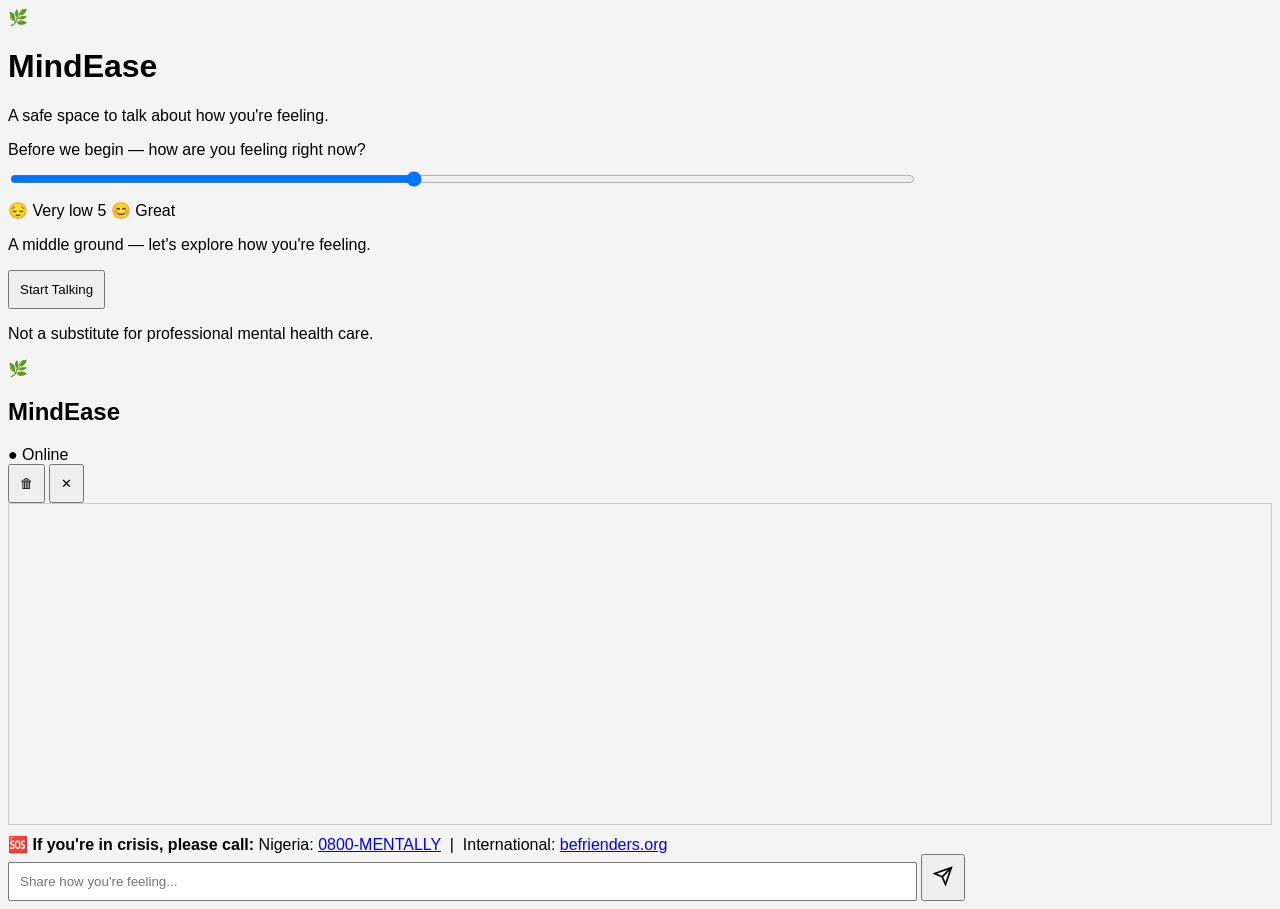
==== templates/index.html @ 87175b04 "Clean Initial commit Initial commit without API key" ====
<!DOCTYPE html>
<html lang="en">
<head>
    <meta charset="UTF-8">
    <meta name="viewport" content="width=device-width, initial-scale=1.0">
    <title>MindEase — Mental Health Support</title>
    <link rel="preconnect" href="https://fonts.googleapis.com">
    <link href="https://fonts.googleapis.com/css2?family=DM+Serif+Display&family=DM+Sans:wght@300;400;500&display=swap" rel="stylesheet">
    <link rel="stylesheet" href="/static/style.css">
</head>
<body>

    <!-- Mood Check-in Screen -->
    <div id="mood-screen" class="screen active">
        <div class="mood-card">
            <div class="logo">🌿</div>
            <h1>MindEase</h1>
            <p class="tagline">A safe space to talk about how you're feeling.</p>

            <div class="mood-section">
                <label>Before we begin — how are you feeling right now?</label>
                <div class="mood-slider-wrapper">
                    <input type="range" id="mood-slider" min="1" max="10" value="5">
                    <div class="mood-labels">
                        <span>😔 Very low</span>
                        <span id="mood-value">5</span>
                        <span>😊 Great</span>
                    </div>
                </div>
                <p id="mood-description" class="mood-desc"></p>
            </div>

            <button id="start-btn" onclick="startChat()">Start Talking</button>
            <p class="disclaimer">Not a substitute for professional mental health care.</p>
        </div>
    </div>

    <!-- Chat Screen -->
    <div id="chat-screen" class="screen">
        <div class="chat-wrapper">

            <header class="chat-header">
                <div class="header-left">
                    <span class="header-logo">🌿</span>
                    <div>
                        <h2>MindEase</h2>
                        <span class="status">● Online</span>
                    </div>
                </div>
                <div class="header-right">
                    <span id="mood-badge"></span>
                    <button class="icon-btn" onclick="clearHistory()" title="Clear chat">🗑</button>
                    <button class="icon-btn" onclick="goBack()" title="Back">✕</button>
                </div>
            </header>

            <div id="chat-box">
                <div class="bot-message message">
                    <p id="greeting-text"></p>
                </div>
            </div>

            <!-- Crisis Banner (hidden by default) -->
            <div id="crisis-banner" class="crisis-banner hidden">
                <strong>🆘 If you're in crisis, please call:</strong>
                Nigeria: <a href="tel:08006368259">0800-MENTALLY</a> &nbsp;|&nbsp;
                International: <a href="https://befrienders.org" target="_blank">befrienders.org</a>
            </div>

            <div class="input-area">
                <input type="text" id="message" placeholder="Share how you're feeling..." 
                       onkeydown="if(event.key==='Enter') sendMessage()">
                <button id="send-btn" onclick="sendMessage()">
                    <svg width="20" height="20" viewBox="0 0 24 24" fill="none" stroke="currentColor" stroke-width="2">
                        <line x1="22" y1="2" x2="11" y2="13"></line>
                        <polygon points="22 2 15 22 11 13 2 9 22 2"></polygon>
                    </svg>
                </button>
            </div>

        </div>
    </div>

    <script>
        // ── State ──────────────────────────────────────────────
        let conversationHistory = [];
        let userMood = 5;

        const moodDescriptions = {
            1: "That sounds really tough. I'm glad you're here. 💙",
            2: "I hear you — it's okay to not be okay.",
            3: "Some days are harder than others. Let's talk.",
            4: "I'm here to listen whenever you're ready.",
            5: "A middle ground — let's explore how you're feeling.",
            6: "Not bad! What's been on your mind?",
            7: "Sounds like a decent day. How can I help?",
            8: "Really glad to hear that! What's going well?",
            9: "That's wonderful! Tell me more.",
            10: "Amazing! I love to hear it. 🌟"
        };

        const greetingsByMood = {
            low: "I can see today hasn't been easy. I'm really glad you reached out — you don't have to carry this alone. What's been going on?",
            mid: "Thanks for being here. This is a safe space — feel free to share whatever's on your mind.",
            high: "It's great that you're feeling well! I'm here if you ever need to talk through anything."
        };

        // ── Mood Slider ────────────────────────────────────────
        const slider = document.getElementById("mood-slider");
        const moodValueEl = document.getElementById("mood-value");
        const moodDescEl = document.getElementById("mood-description");

        slider.addEventListener("input", () => {
            userMood = parseInt(slider.value);
            moodValueEl.textContent = userMood;
            moodDescEl.textContent = moodDescriptions[userMood];
            updateSliderColor(userMood);
        });

        function updateSliderColor(val) {
            const pct = ((val - 1) / 9) * 100;
            const low = getComputedStyle(document.documentElement).getPropertyValue('--mood-low').trim();
            const high = getComputedStyle(document.documentElement).getPropertyValue('--mood-high').trim();
            slider.style.background = `linear-gradient(to right, var(--mood-low) 0%, var(--accent) ${pct}%, #e0e0e0 ${pct}%)`;
        }

        // Init slider display
        moodDescEl.textContent = moodDescriptions[5];
        updateSliderColor(5);

        // ── Load history from localStorage ────────────────────
        function loadHistory() {
            const saved = localStorage.getItem("mindease_history");
            if (saved) {
                conversationHistory = JSON.parse(saved);
            }
        }

        function saveHistory() {
            localStorage.setItem("mindease_history", JSON.stringify(conversationHistory));
        }

        function clearHistory() {
            if (confirm("Clear all chat history?")) {
                conversationHistory = [];
                localStorage.removeItem("mindease_history");
                const chatBox = document.getElementById("chat-box");
                chatBox.innerHTML = `<div class="bot-message message"><p>${document.getElementById("greeting-text").textContent || "Hi! How can I help?"}</p></div>`;
                document.getElementById("crisis-banner").classList.add("hidden");
            }
        }

        // ── Screen Navigation ──────────────────────────────────
        function startChat() {
            document.getElementById("mood-screen").classList.remove("active");
            document.getElementById("chat-screen").classList.add("active");

            // Set mood badge
            const moodEmoji = userMood <= 3 ? "😔" : userMood <= 6 ? "😐" : "😊";
            document.getElementById("mood-badge").textContent = `Mood: ${moodEmoji} ${userMood}/10`;

            // Set greeting based on mood
            const greetingKey = userMood <= 3 ? "low" : userMood <= 6 ? "mid" : "high";
            const greeting = greetingsByMood[greetingKey];
            document.getElementById("greeting-text").textContent = greeting;

            // Add greeting to history so Claude has context
            loadHistory();

            // Restore previous chat messages in the UI
            if (conversationHistory.length > 0) {
                const chatBox = document.getElementById("chat-box");
                chatBox.innerHTML = "";
                conversationHistory.forEach(msg => {
                    if (msg.role === "user") {
                        chatBox.innerHTML += buildUserMessage(msg.content);
                    } else {
                        chatBox.innerHTML += buildBotMessage(msg.content);
                    }
                });
                chatBox.scrollTop = chatBox.scrollHeight;
            }
        }

        function goBack() {
            document.getElementById("chat-screen").classList.remove("active");
            document.getElementById("mood-screen").classList.add("active");
        }

        // ── Message Rendering ──────────────────────────────────
        function buildUserMessage(text) {
            return `<div class="user-message message"><p>${escapeHtml(text)}</p></div>`;
        }

        function buildBotMessage(text) {
            return `<div class="bot-message message"><p>${escapeHtml(text)}</p></div>`;
        }

        function escapeHtml(text) {
            return text.replace(/&/g, "&amp;").replace(/</g, "&lt;").replace(/>/g, "&gt;");
        }

        function showTyping() {
            const chatBox = document.getElementById("chat-box");
            chatBox.innerHTML += `<div class="bot-message message typing" id="typing-indicator">
                <span></span><span></span><span></span>
            </div>`;
            chatBox.scrollTop = chatBox.scrollHeight;
        }

        function removeTyping() {
            const el = document.getElementById("typing-indicator");
            if (el) el.remove();
        }

        // ── Send Message ───────────────────────────────────────
        async function sendMessage() {
            const input = document.getElementById("message");
            const message = input.value.trim();
            if (!message) return;

            const chatBox = document.getElementById("chat-box");
            const sendBtn = document.getElementById("send-btn");

            // Render user message
            chatBox.innerHTML += buildUserMessage(message);
            input.value = "";
            sendBtn.disabled = true;
            chatBox.scrollTop = chatBox.scrollHeight;

            // Show typing indicator
            showTyping();

            try {
                // Build history to send (only last 10 exchanges to keep it concise)
                const historyToSend = conversationHistory.slice(-20);

                const response = await fetch("/chat", {
                    method: "POST",
                    headers: { "Content-Type": "application/json" },
                    body: JSON.stringify({
                        message: message,
                        history: historyToSend,
                        mood: userMood
                    })
                });

                const data = await response.json();

                removeTyping();
                chatBox.innerHTML += buildBotMessage(data.response);
                chatBox.scrollTop = chatBox.scrollHeight;

                // Show crisis banner if needed
                if (data.crisis) {
                    document.getElementById("crisis-banner").classList.remove("hidden");
                }

                // Update history
                conversationHistory.push({ role: "user", content: message });
                conversationHistory.push({ role: "assistant", content: data.response });
                saveHistory();

            } catch (err) {
                removeTyping();
                chatBox.innerHTML += buildBotMessage("Something went wrong. Please try again.");
                chatBox.scrollTop = chatBox.scrollHeight;
            }

            sendBtn.disabled = false;
            input.focus();
        }
    </script>
</body>
</html>
---- static/style.css ----
body {

    font-family: Arial;
    background-color: #f4f4f4;

}

.chat-container {

    width: 400px;
    margin: 50px auto;
    background: white;
    padding: 20px;
    border-radius: 10px;

}

#chat-box {

    height: 300px;
    overflow-y: scroll;
    border: 1px solid #ccc;
    padding: 10px;
    margin-bottom: 10px;

}

input {

    width: 70%;
    padding: 10px;

}

button {

    padding: 10px;

}
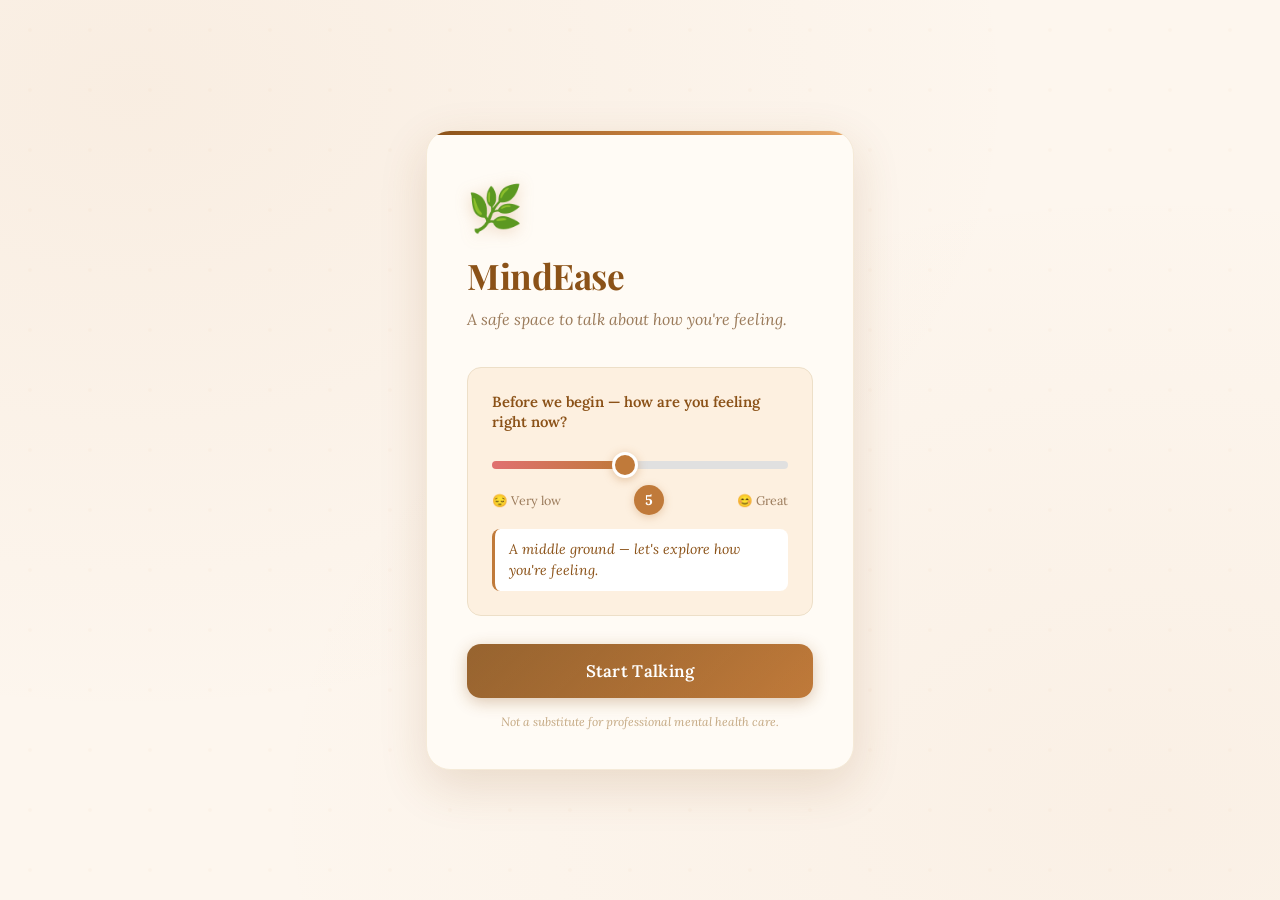
==== commit b32e24dd: "Add resources page" ====
--- a/templates/index.html
+++ b/templates/index.html
@@ -5,7 +5,7 @@
     <meta name="viewport" content="width=device-width, initial-scale=1.0">
     <title>MindEase — Mental Health Support</title>
     <link rel="preconnect" href="https://fonts.googleapis.com">
-    <link href="https://fonts.googleapis.com/css2?family=DM+Serif+Display&family=DM+Sans:wght@300;400;500&display=swap" rel="stylesheet">
+    <link href="https://fonts.googleapis.com/css2?family=Playfair+Display:wght@600;700&family=Lora:ital,wght@0,400;0,500;0,600;1,400&display=swap" rel="stylesheet">
     <link rel="stylesheet" href="/static/style.css">
 </head>
 <body>
@@ -49,6 +49,7 @@
                 </div>
                 <div class="header-right">
                     <span id="mood-badge"></span>
+                    <a href="/resources" class="icon-btn" title="Resources">📚</a>
                     <button class="icon-btn" onclick="clearHistory()" title="Clear chat">🗑</button>
                     <button class="icon-btn" onclick="goBack()" title="Back">✕</button>
                 </div>
@@ -165,6 +166,7 @@
             document.getElementById("greeting-text").textContent = greeting;
 
             // Add greeting to history so Claude has context
+            conversationHistory = [];
             loadHistory();
 
             // Restore previous chat messages in the UI
--- a/static/style.css
+++ b/static/style.css
@@ -1,39 +1,505 @@
+/* ── Variables ─────────────────────────────────────── */
+:root {
+    --bg: #fdf6ee;
+    --bg2: #faf0e4;
+    --surface: #fffbf5;
+    --surface2: #fef4e8;
+    --accent: #c07a3a;
+    --accent-light: #f5e6d3;
+    --accent-lighter: #fdf0e0;
+    --accent-dark: #8b5218;
+    --accent-glow: rgba(192, 122, 58, 0.15);
+    --text: #2d1f0e;
+    --text-muted: #9a7a5a;
+    --text-light: #c4a882;
+    --border: #eddfc8;
+    --border-light: #f5ead8;
+    --user-bubble: linear-gradient(135deg, #c07a3a, #d4924e);
+    --user-text: #fff8f0;
+    --bot-bubble: #fef4e6;
+    --bot-text: #2d1f0e;
+    --crisis-bg: #fff5f5;
+    --crisis: #c0392b;
+    --shadow-sm: 0 2px 8px rgba(139, 82, 24, 0.08);
+    --shadow: 0 8px 32px rgba(139, 82, 24, 0.12);
+    --shadow-lg: 0 16px 48px rgba(139, 82, 24, 0.16);
+    --radius: 24px;
+    --radius-sm: 14px;
+    --radius-xs: 8px;
+    --mood-low: #e07070;
+    --mood-high: #c07a3a;
+}
+
+/* ── Reset ─────────────────────────────────────────── */
+*, *::before, *::after { box-sizing: border-box; margin: 0; padding: 0; }
+
+/* ── Body ──────────────────────────────────────────── */
 body {
-
-    font-family: Arial;
-    background-color: #f4f4f4;
-
-}
-
-.chat-container {
-
-    width: 400px;
-    margin: 50px auto;
+    font-family: 'Lora', Georgia, serif;
+    background-color: var(--bg);
+    background-image:
+        radial-gradient(ellipse at 10% 10%, rgba(192,122,58,0.07) 0%, transparent 55%),
+        radial-gradient(ellipse at 90% 90%, rgba(192,122,58,0.05) 0%, transparent 55%),
+        url("data:image/svg+xml,%3Csvg width='60' height='60' viewBox='0 0 60 60' xmlns='http://www.w3.org/2000/svg'%3E%3Cg fill='none' fill-rule='evenodd'%3E%3Cg fill='%23c07a3a' fill-opacity='0.03'%3E%3Ccircle cx='30' cy='30' r='2'/%3E%3C/g%3E%3C/g%3E%3C/svg%3E");
+    min-height: 100vh;
+    display: flex;
+    align-items: center;
+    justify-content: center;
+    color: var(--text);
+}
+
+/* ── Screens ───────────────────────────────────────── */
+.screen {
+    display: none;
+    width: 100%;
+    max-width: 460px;
+    padding: 16px;
+    animation: fadeUp 0.5s cubic-bezier(0.16, 1, 0.3, 1);
+}
+
+.screen.active { display: block; }
+
+@keyframes fadeUp {
+    from { opacity: 0; transform: translateY(20px); }
+    to   { opacity: 1; transform: translateY(0); }
+}
+
+/* ── Mood Card ─────────────────────────────────────── */
+.mood-card {
+    background: var(--surface);
+    border-radius: var(--radius);
+    padding: 48px 40px 40px;
+    box-shadow: var(--shadow-lg);
+    border: 1px solid var(--border-light);
+    position: relative;
+    overflow: hidden;
+}
+
+.mood-card::before {
+    content: '';
+    position: absolute;
+    top: 0; left: 0; right: 0;
+    height: 4px;
+    background: linear-gradient(90deg, var(--accent-dark), var(--accent), #e8a96a);
+    border-radius: var(--radius) var(--radius) 0 0;
+}
+
+.logo {
+    font-size: 2.8rem;
+    display: block;
+    margin-bottom: 16px;
+    filter: drop-shadow(0 2px 8px rgba(192,122,58,0.3));
+    animation: float 3s ease-in-out infinite;
+}
+
+@keyframes float {
+    0%, 100% { transform: translateY(0); }
+    50%       { transform: translateY(-6px); }
+}
+
+.mood-card h1 {
+    font-family: 'Playfair Display', Georgia, serif;
+    font-size: 2.2rem;
+    font-weight: 700;
+    color: var(--accent-dark);
+    margin-bottom: 8px;
+    letter-spacing: -0.5px;
+}
+
+.tagline {
+    color: var(--text-muted);
+    font-size: 1rem;
+    font-style: italic;
+    margin-bottom: 36px;
+    line-height: 1.5;
+}
+
+/* ── Mood Section ──────────────────────────────────── */
+.mood-section {
+    background: var(--accent-lighter);
+    border-radius: var(--radius-sm);
+    padding: 24px;
+    margin-bottom: 28px;
+    border: 1px solid var(--border);
+}
+
+.mood-section label {
+    display: block;
+    font-weight: 600;
+    font-size: 0.92rem;
+    color: var(--accent-dark);
+    margin-bottom: 20px;
+    line-height: 1.4;
+}
+
+.mood-slider-wrapper { margin-bottom: 8px; }
+
+#mood-slider {
+    -webkit-appearance: none;
+    appearance: none;
+    width: 100%;
+    height: 8px;
+    border-radius: 4px;
+    outline: none;
+    cursor: pointer;
+    transition: all 0.2s;
+}
+
+#mood-slider::-webkit-slider-thumb {
+    -webkit-appearance: none;
+    appearance: none;
+    width: 26px;
+    height: 26px;
+    border-radius: 50%;
+    background: var(--accent);
+    border: 3px solid white;
+    box-shadow: 0 2px 10px rgba(192,122,58,0.4);
+    cursor: pointer;
+    transition: transform 0.15s, box-shadow 0.15s;
+}
+
+#mood-slider::-webkit-slider-thumb:hover {
+    transform: scale(1.2);
+    box-shadow: 0 4px 16px rgba(192,122,58,0.5);
+}
+
+.mood-labels {
+    display: flex;
+    justify-content: space-between;
+    align-items: center;
+    margin-top: 12px;
+    font-size: 0.78rem;
+    color: var(--text-muted);
+}
+
+#mood-value {
+    background: var(--accent);
+    color: white;
+    width: 30px;
+    height: 30px;
+    border-radius: 50%;
+    display: flex;
+    align-items: center;
+    justify-content: center;
+    font-weight: 700;
+    font-size: 0.88rem;
+    box-shadow: 0 2px 8px rgba(192,122,58,0.35);
+    font-family: 'Lora', serif;
+}
+
+.mood-desc {
+    font-size: 0.88rem;
+    color: var(--accent-dark);
+    font-style: italic;
+    min-height: 1.4em;
+    margin-top: 14px;
+    padding: 10px 14px;
     background: white;
-    padding: 20px;
-    border-radius: 10px;
-
-}
-
+    border-radius: var(--radius-xs);
+    border-left: 3px solid var(--accent);
+    line-height: 1.5;
+}
+
+/* ── Start Button ──────────────────────────────────── */
+#start-btn {
+    width: 100%;
+    padding: 16px;
+    background: linear-gradient(135deg, var(--accent-dark), var(--accent));
+    color: white;
+    border: none;
+    border-radius: var(--radius-sm);
+    font-family: 'Lora', serif;
+    font-size: 1.05rem;
+    font-weight: 600;
+    cursor: pointer;
+    transition: all 0.25s;
+    margin-bottom: 16px;
+    letter-spacing: 0.3px;
+    box-shadow: 0 4px 16px rgba(139,82,24,0.3);
+    position: relative;
+    overflow: hidden;
+}
+
+#start-btn::after {
+    content: '';
+    position: absolute;
+    inset: 0;
+    background: linear-gradient(135deg, rgba(255,255,255,0.1), transparent);
+}
+
+#start-btn:hover {
+    transform: translateY(-2px);
+    box-shadow: 0 8px 24px rgba(139,82,24,0.4);
+}
+
+#start-btn:active { transform: translateY(0); }
+
+.disclaimer {
+    font-size: 0.75rem;
+    color: var(--text-light);
+    text-align: center;
+    font-style: italic;
+}
+
+/* ── Chat Wrapper ──────────────────────────────────── */
+.chat-wrapper {
+    background: var(--surface);
+    border-radius: var(--radius);
+    box-shadow: var(--shadow-lg);
+    border: 1px solid var(--border-light);
+    display: flex;
+    flex-direction: column;
+    height: 640px;
+    overflow: hidden;
+    position: relative;
+}
+
+/* ── Chat Header ───────────────────────────────────── */
+.chat-header {
+    padding: 18px 20px;
+    border-bottom: 1px solid var(--border);
+    display: flex;
+    align-items: center;
+    justify-content: space-between;
+    background: linear-gradient(135deg, var(--surface2), var(--accent-lighter));
+    position: relative;
+}
+
+.chat-header::after {
+    content: '';
+    position: absolute;
+    bottom: 0; left: 0; right: 0;
+    height: 1px;
+    background: linear-gradient(90deg, transparent, var(--accent-light), transparent);
+}
+
+.header-left {
+    display: flex;
+    align-items: center;
+    gap: 12px;
+}
+
+.header-logo {
+    font-size: 1.8rem;
+    filter: drop-shadow(0 2px 4px rgba(192,122,58,0.2));
+}
+
+.chat-header h2 {
+    font-family: 'Playfair Display', Georgia, serif;
+    font-size: 1.15rem;
+    color: var(--accent-dark);
+    line-height: 1.2;
+    font-weight: 700;
+}
+
+.status {
+    font-size: 0.7rem;
+    color: #6abf69;
+    font-weight: 600;
+    font-family: 'Lora', serif;
+    letter-spacing: 0.3px;
+}
+
+.header-right {
+    display: flex;
+    align-items: center;
+    gap: 8px;
+}
+
+#mood-badge {
+    font-size: 0.72rem;
+    background: white;
+    color: var(--accent-dark);
+    padding: 5px 12px;
+    border-radius: 20px;
+    font-weight: 600;
+    border: 1px solid var(--border);
+    box-shadow: var(--shadow-sm);
+}
+
+.icon-btn {
+    background: white;
+    border: 1px solid var(--border);
+    cursor: pointer;
+    font-size: 0.9rem;
+    padding: 6px 8px;
+    border-radius: var(--radius-xs);
+    color: var(--text-muted);
+    transition: all 0.15s;
+    box-shadow: var(--shadow-sm);
+}
+
+.icon-btn:hover {
+    background: var(--accent-lighter);
+    border-color: var(--accent-light);
+    color: var(--accent-dark);
+}
+
+/* ── Chat Box ──────────────────────────────────────── */
 #chat-box {
-
-    height: 300px;
-    overflow-y: scroll;
-    border: 1px solid #ccc;
-    padding: 10px;
-    margin-bottom: 10px;
-
-}
-
-input {
-
-    width: 70%;
-    padding: 10px;
-
-}
-
-button {
-
-    padding: 10px;
-
-}+    flex: 1;
+    overflow-y: auto;
+    padding: 24px 18px;
+    display: flex;
+    flex-direction: column;
+    gap: 12px;
+    scroll-behavior: smooth;
+    background: var(--bg);
+}
+
+#chat-box::-webkit-scrollbar { width: 4px; }
+#chat-box::-webkit-scrollbar-track { background: transparent; }
+#chat-box::-webkit-scrollbar-thumb {
+    background: var(--border);
+    border-radius: 2px;
+}
+
+/* ── Messages ──────────────────────────────────────── */
+.message {
+    max-width: 80%;
+    animation: msgIn 0.3s cubic-bezier(0.16, 1, 0.3, 1);
+}
+
+@keyframes msgIn {
+    from { opacity: 0; transform: translateY(10px) scale(0.97); }
+    to   { opacity: 1; transform: translateY(0) scale(1); }
+}
+
+.bot-message { align-self: flex-start; }
+.user-message { align-self: flex-end; }
+
+.bot-message p {
+    background: var(--bot-bubble);
+    color: var(--bot-text);
+    padding: 14px 18px;
+    border-radius: 20px 20px 20px 5px;
+    font-size: 0.93rem;
+    line-height: 1.65;
+    border: 1px solid var(--border-light);
+    box-shadow: var(--shadow-sm);
+    font-family: 'Lora', serif;
+}
+
+.user-message p {
+    background: var(--user-bubble);
+    color: var(--user-text);
+    padding: 14px 18px;
+    border-radius: 20px 20px 5px 20px;
+    font-size: 0.93rem;
+    line-height: 1.65;
+    box-shadow: 0 4px 14px rgba(139,82,24,0.25);
+    font-family: 'Lora', serif;
+}
+
+/* ── Typing Indicator ──────────────────────────────── */
+.typing {
+    display: flex !important;
+    align-items: center;
+    padding: 16px 20px !important;
+    background: var(--bot-bubble) !important;
+    border-radius: 20px 20px 20px 5px !important;
+    gap: 6px;
+    width: fit-content;
+    border: 1px solid var(--border-light) !important;
+    box-shadow: var(--shadow-sm) !important;
+}
+
+.typing span {
+    width: 8px;
+    height: 8px;
+    background: var(--accent);
+    border-radius: 50%;
+    display: inline-block;
+    animation: bounce 1.3s infinite;
+    opacity: 0.7;
+}
+
+.typing span:nth-child(2) { animation-delay: 0.2s; }
+.typing span:nth-child(3) { animation-delay: 0.4s; }
+
+@keyframes bounce {
+    0%, 60%, 100% { transform: translateY(0); opacity: 0.7; }
+    30%           { transform: translateY(-7px); opacity: 1; }
+}
+
+/* ── Crisis Banner ─────────────────────────────────── */
+.crisis-banner {
+    background: var(--crisis-bg);
+    border-top: 2px solid var(--crisis);
+    color: var(--crisis);
+    padding: 12px 18px;
+    font-size: 0.8rem;
+    line-height: 1.7;
+    text-align: center;
+    font-family: 'Lora', serif;
+}
+
+.crisis-banner a {
+    color: var(--crisis);
+    font-weight: 700;
+    text-decoration: underline;
+}
+
+.hidden { display: none !important; }
+
+/* ── Input Area ────────────────────────────────────── */
+.input-area {
+    padding: 16px 18px;
+    border-top: 1px solid var(--border);
+    display: flex;
+    gap: 10px;
+    align-items: center;
+    background: var(--surface);
+}
+
+#message {
+    flex: 1;
+    padding: 13px 18px;
+    border: 1.5px solid var(--border);
+    border-radius: 28px;
+    font-family: 'Lora', serif;
+    font-size: 0.92rem;
+    color: var(--text);
+    background: var(--bg2);
+    outline: none;
+    transition: all 0.2s;
+}
+
+#message:focus {
+    border-color: var(--accent);
+    background: white;
+    box-shadow: 0 0 0 3px var(--accent-glow);
+}
+
+#message::placeholder {
+    color: var(--text-light);
+    font-style: italic;
+}
+
+#send-btn {
+    width: 46px;
+    height: 46px;
+    background: linear-gradient(135deg, var(--accent-dark), var(--accent));
+    border: none;
+    border-radius: 50%;
+    color: white;
+    display: flex;
+    align-items: center;
+    justify-content: center;
+    cursor: pointer;
+    transition: all 0.2s;
+    flex-shrink: 0;
+    box-shadow: 0 4px 12px rgba(139,82,24,0.3);
+}
+
+#send-btn:hover {
+    transform: scale(1.08);
+    box-shadow: 0 6px 18px rgba(139,82,24,0.4);
+}
+
+#send-btn:disabled {
+    background: var(--border);
+    box-shadow: none;
+    cursor: not-allowed;
+    transform: none;
+}
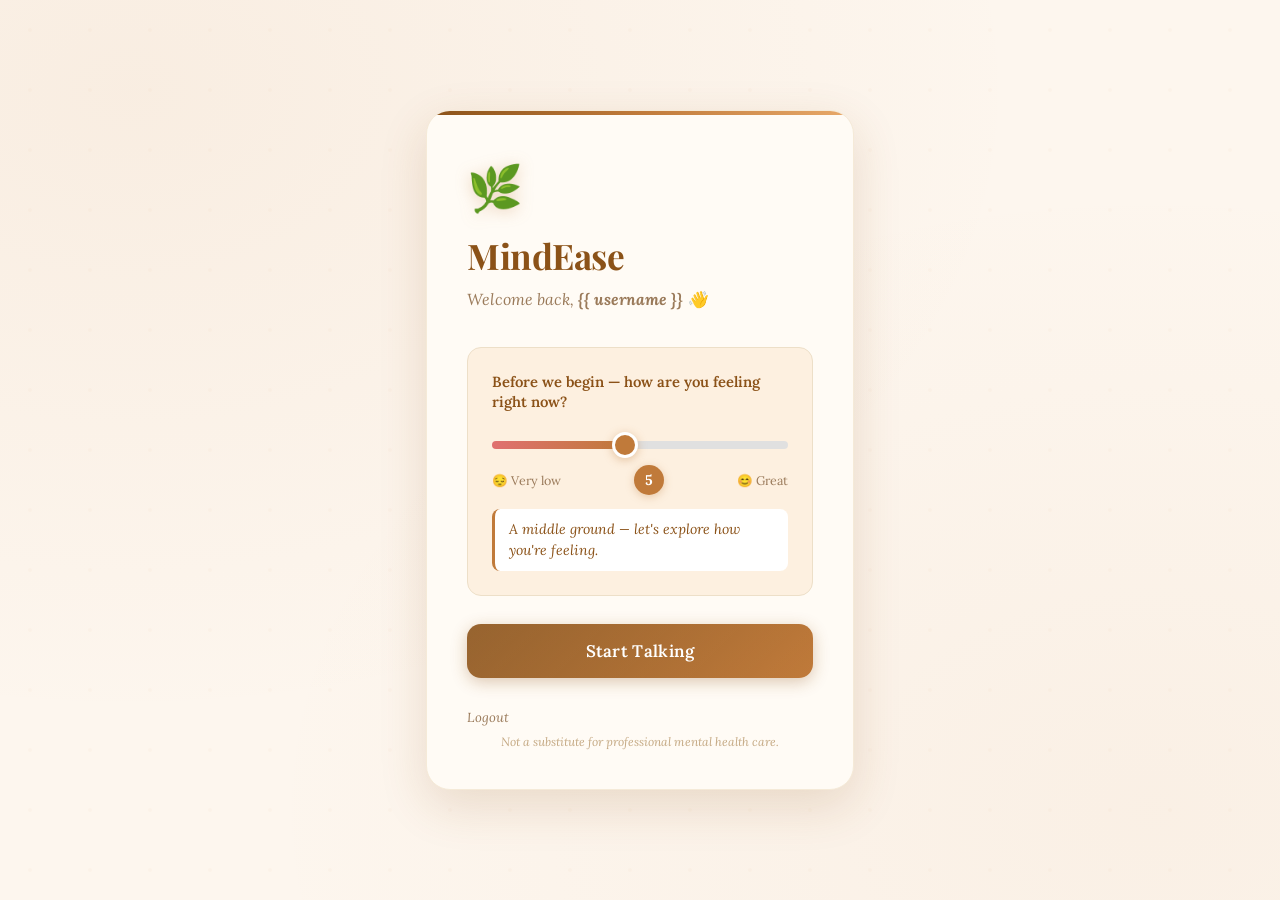
==== commit 1cc52d9e: "Add login system and database" ====
--- a/templates/index.html
+++ b/templates/index.html
@@ -15,7 +15,7 @@
         <div class="mood-card">
             <div class="logo">🌿</div>
             <h1>MindEase</h1>
-            <p class="tagline">A safe space to talk about how you're feeling.</p>
+            <p class="tagline">Welcome back, <strong>{{ username }}</strong> 👋</p>
 
             <div class="mood-section">
                 <label>Before we begin — how are you feeling right now?</label>
@@ -31,6 +31,9 @@
             </div>
 
             <button id="start-btn" onclick="startChat()">Start Talking</button>
+            <div class="auth-links">
+                <a href="/logout" class="logout-link">Logout</a>
+            </div>
             <p class="disclaimer">Not a substitute for professional mental health care.</p>
         </div>
     </div>
@@ -49,6 +52,7 @@
                 </div>
                 <div class="header-right">
                     <span id="mood-badge"></span>
+                    <button class="icon-btn" onclick="showMoodChart()" title="Mood History">📊</button>
                     <a href="/resources" class="icon-btn" title="Resources">📚</a>
                     <button class="icon-btn" onclick="clearHistory()" title="Clear chat">🗑</button>
                     <button class="icon-btn" onclick="goBack()" title="Back">✕</button>
@@ -61,7 +65,19 @@
                 </div>
             </div>
 
-            <!-- Crisis Banner (hidden by default) -->
+            <!-- Mood Chart Modal -->
+            <div id="mood-chart-modal" class="modal-overlay hidden">
+                <div class="modal-box">
+                    <div class="modal-header">
+                        <h3>Your Mood History</h3>
+                        <button class="modal-close-btn" onclick="closeMoodChart()">✕</button>
+                    </div>
+                    <canvas id="mood-canvas" width="380" height="220"></canvas>
+                    <p id="mood-chart-empty" class="chart-empty hidden">No mood data yet. Come back after a few sessions!</p>
+                </div>
+            </div>
+
+            <!-- Crisis Banner -->
             <div id="crisis-banner" class="crisis-banner hidden">
                 <strong>🆘 If you're in crisis, please call:</strong>
                 Nigeria: <a href="tel:08006368259">0800-MENTALLY</a> &nbsp;|&nbsp;
@@ -69,7 +85,7 @@
             </div>
 
             <div class="input-area">
-                <input type="text" id="message" placeholder="Share how you're feeling..." 
+                <input type="text" id="message" placeholder="Share how you're feeling..."
                        onkeydown="if(event.key==='Enter') sendMessage()">
                 <button id="send-btn" onclick="sendMessage()">
                     <svg width="20" height="20" viewBox="0 0 24 24" fill="none" stroke="currentColor" stroke-width="2">
@@ -83,8 +99,6 @@
     </div>
 
     <script>
-        // ── State ──────────────────────────────────────────────
-        let conversationHistory = [];
         let userMood = 5;
 
         const moodDescriptions = {
@@ -120,73 +134,71 @@
 
         function updateSliderColor(val) {
             const pct = ((val - 1) / 9) * 100;
-            const low = getComputedStyle(document.documentElement).getPropertyValue('--mood-low').trim();
-            const high = getComputedStyle(document.documentElement).getPropertyValue('--mood-high').trim();
             slider.style.background = `linear-gradient(to right, var(--mood-low) 0%, var(--accent) ${pct}%, #e0e0e0 ${pct}%)`;
         }
 
-        // Init slider display
         moodDescEl.textContent = moodDescriptions[5];
         updateSliderColor(5);
 
-        // ── Load history from localStorage ────────────────────
-        function loadHistory() {
-            const saved = localStorage.getItem("mindease_history");
-            if (saved) {
-                conversationHistory = JSON.parse(saved);
-            }
-        }
-
-        function saveHistory() {
-            localStorage.setItem("mindease_history", JSON.stringify(conversationHistory));
-        }
-
-        function clearHistory() {
-            if (confirm("Clear all chat history?")) {
-                conversationHistory = [];
-                localStorage.removeItem("mindease_history");
-                const chatBox = document.getElementById("chat-box");
-                chatBox.innerHTML = `<div class="bot-message message"><p>${document.getElementById("greeting-text").textContent || "Hi! How can I help?"}</p></div>`;
-                document.getElementById("crisis-banner").classList.add("hidden");
-            }
-        }
-
         // ── Screen Navigation ──────────────────────────────────
-        function startChat() {
+        async function startChat() {
             document.getElementById("mood-screen").classList.remove("active");
             document.getElementById("chat-screen").classList.add("active");
 
-            // Set mood badge
             const moodEmoji = userMood <= 3 ? "😔" : userMood <= 6 ? "😐" : "😊";
             document.getElementById("mood-badge").textContent = `Mood: ${moodEmoji} ${userMood}/10`;
 
-            // Set greeting based on mood
+            // Save mood to database
+            await fetch("/mood", {
+                method: "POST",
+                headers: { "Content-Type": "application/json" },
+                body: JSON.stringify({
+                    score: userMood,
+                    date: new Date().toLocaleDateString("en-GB", { day: "numeric", month: "short" }),
+                    timestamp: Date.now()
+                })
+            });
+
             const greetingKey = userMood <= 3 ? "low" : userMood <= 6 ? "mid" : "high";
-            const greeting = greetingsByMood[greetingKey];
-            document.getElementById("greeting-text").textContent = greeting;
-
-            // Add greeting to history so Claude has context
-            conversationHistory = [];
-            loadHistory();
-
-            // Restore previous chat messages in the UI
-            if (conversationHistory.length > 0) {
-                const chatBox = document.getElementById("chat-box");
-                chatBox.innerHTML = "";
-                conversationHistory.forEach(msg => {
-                    if (msg.role === "user") {
-                        chatBox.innerHTML += buildUserMessage(msg.content);
-                    } else {
-                        chatBox.innerHTML += buildBotMessage(msg.content);
-                    }
-                });
-                chatBox.scrollTop = chatBox.scrollHeight;
+            document.getElementById("greeting-text").textContent = greetingsByMood[greetingKey];
+
+            // Load previous chat from database
+            loadChatHistory();
+        }
+
+        async function loadChatHistory() {
+            const chatBox = document.getElementById("chat-box");
+            try {
+                const res = await fetch("/chat-history");
+                const data = await res.json();
+                if (data.history && data.history.length > 0) {
+                    chatBox.innerHTML = "";
+                    data.history.forEach(msg => {
+                        if (msg.role === "user") {
+                            chatBox.innerHTML += buildUserMessage(msg.content);
+                        } else {
+                            chatBox.innerHTML += buildBotMessage(msg.content);
+                        }
+                    });
+                    chatBox.scrollTop = chatBox.scrollHeight;
+                }
+            } catch (err) {
+                console.log("Could not load history:", err);
             }
         }
 
         function goBack() {
             document.getElementById("chat-screen").classList.remove("active");
             document.getElementById("mood-screen").classList.add("active");
+        }
+
+        async function clearHistory() {
+            if (confirm("Clear all chat history?")) {
+                await fetch("/clear-history", { method: "POST" });
+                const chatBox = document.getElementById("chat-box");
+                chatBox.innerHTML = `<div class="bot-message message"><p>${document.getElementById("greeting-text").textContent}</p></div>`;
+                document.getElementById("crisis-banner").classList.add("hidden");
+            }
         }
 
         // ── Message Rendering ──────────────────────────────────
@@ -224,44 +236,27 @@
             const chatBox = document.getElementById("chat-box");
             const sendBtn = document.getElementById("send-btn");
 
-            // Render user message
             chatBox.innerHTML += buildUserMessage(message);
             input.value = "";
             sendBtn.disabled = true;
             chatBox.scrollTop = chatBox.scrollHeight;
-
-            // Show typing indicator
             showTyping();
 
             try {
-                // Build history to send (only last 10 exchanges to keep it concise)
-                const historyToSend = conversationHistory.slice(-20);
-
                 const response = await fetch("/chat", {
                     method: "POST",
                     headers: { "Content-Type": "application/json" },
-                    body: JSON.stringify({
-                        message: message,
-                        history: historyToSend,
-                        mood: userMood
-                    })
+                    body: JSON.stringify({ message: message, mood: userMood })
                 });
 
                 const data = await response.json();
-
                 removeTyping();
                 chatBox.innerHTML += buildBotMessage(data.response);
                 chatBox.scrollTop = chatBox.scrollHeight;
 
-                // Show crisis banner if needed
                 if (data.crisis) {
                     document.getElementById("crisis-banner").classList.remove("hidden");
                 }
-
-                // Update history
-                conversationHistory.push({ role: "user", content: message });
-                conversationHistory.push({ role: "assistant", content: data.response });
-                saveHistory();
 
             } catch (err) {
                 removeTyping();
@@ -272,6 +267,105 @@
             sendBtn.disabled = false;
             input.focus();
         }
+
+        // ── Mood Chart ─────────────────────────────────────────
+        function showMoodChart() {
+            document.getElementById("mood-chart-modal").classList.remove("hidden");
+            drawMoodChart();
+        }
+
+        function closeMoodChart() {
+            document.getElementById("mood-chart-modal").classList.add("hidden");
+        }
+
+        async function drawMoodChart() {
+            const canvas = document.getElementById("mood-canvas");
+            const empty = document.getElementById("mood-chart-empty");
+
+            const res = await fetch("/mood");
+            const data = await res.json();
+            const history = data.history;
+
+            if (!history || history.length < 2) {
+                canvas.classList.add("hidden");
+                empty.classList.remove("hidden");
+                return;
+            }
+
+            canvas.classList.remove("hidden");
+            empty.classList.add("hidden");
+
+            const ctx = canvas.getContext("2d");
+            const W = canvas.width;
+            const H = canvas.height;
+            const pad = { top: 20, right: 20, bottom: 40, left: 36 };
+            const chartW = W - pad.left - pad.right;
+            const chartH = H - pad.top - pad.bottom;
+
+            ctx.clearRect(0, 0, W, H);
+
+            ctx.strokeStyle = "#f5ead8";
+            ctx.lineWidth = 1;
+            for (let i = 0; i <= 5; i++) {
+                const y = pad.top + (chartH / 5) * i;
+                ctx.beginPath();
+                ctx.moveTo(pad.left, y);
+                ctx.lineTo(W - pad.right, y);
+                ctx.stroke();
+            }
+
+            ctx.fillStyle = "#9a7a5a";
+            ctx.font = "11px Lora, serif";
+            ctx.textAlign = "right";
+            for (let i = 0; i <= 5; i++) {
+                const val = 10 - i * 2;
+                const y = pad.top + (chartH / 5) * i;
+                ctx.fillText(val, pad.left - 6, y + 4);
+            }
+
+            const stepX = chartW / (history.length - 1);
+            const getY = score => pad.top + chartH - ((score - 1) / 9) * chartH;
+
+            const gradient = ctx.createLinearGradient(0, pad.top, 0, pad.top + chartH);
+            gradient.addColorStop(0, "rgba(192,122,58,0.25)");
+            gradient.addColorStop(1, "rgba(192,122,58,0.02)");
+
+            ctx.beginPath();
+            ctx.moveTo(pad.left, getY(history[0].score));
+            history.forEach((entry, i) => ctx.lineTo(pad.left + i * stepX, getY(entry.score)));
+            ctx.lineTo(pad.left + (history.length - 1) * stepX, pad.top + chartH);
+            ctx.lineTo(pad.left, pad.top + chartH);
+            ctx.closePath();
+            ctx.fillStyle = gradient;
+            ctx.fill();
+
+            ctx.beginPath();
+            ctx.moveTo(pad.left, getY(history[0].score));
+            history.forEach((entry, i) => ctx.lineTo(pad.left + i * stepX, getY(entry.score)));
+            ctx.strokeStyle = "#c07a3a";
+            ctx.lineWidth = 2.5;
+            ctx.lineJoin = "round";
+            ctx.stroke();
+
+            history.forEach((entry, i) => {
+                const x = pad.left + i * stepX;
+                const y = getY(entry.score);
+                ctx.beginPath();
+                ctx.arc(x, y, 5, 0, Math.PI * 2);
+                ctx.fillStyle = "#c07a3a";
+                ctx.fill();
+                ctx.strokeStyle = "white";
+                ctx.lineWidth = 2;
+                ctx.stroke();
+            });
+
+            ctx.fillStyle = "#9a7a5a";
+            ctx.font = "10px Lora, serif";
+            ctx.textAlign = "center";
+            history.forEach((entry, i) => {
+                ctx.fillText(entry.date, pad.left + i * stepX, H - 8);
+            });
+        }
     </script>
 </body>
 </html>
--- a/static/style.css
+++ b/static/style.css
@@ -503,3 +503,18 @@
     cursor: not-allowed;
     transform: none;
 }
+
+/* ── Auth Links ────────────────────────────────────── */
+.auth-links {
+    margin: 12px 0 8px;
+}
+
+.logout-link {
+    font-size: 0.82rem;
+    color: var(--text-muted);
+    text-decoration: none;
+    font-style: italic;
+    transition: color 0.2s;
+}
+
+.logout-link:hover { color: var(--accent-dark); }
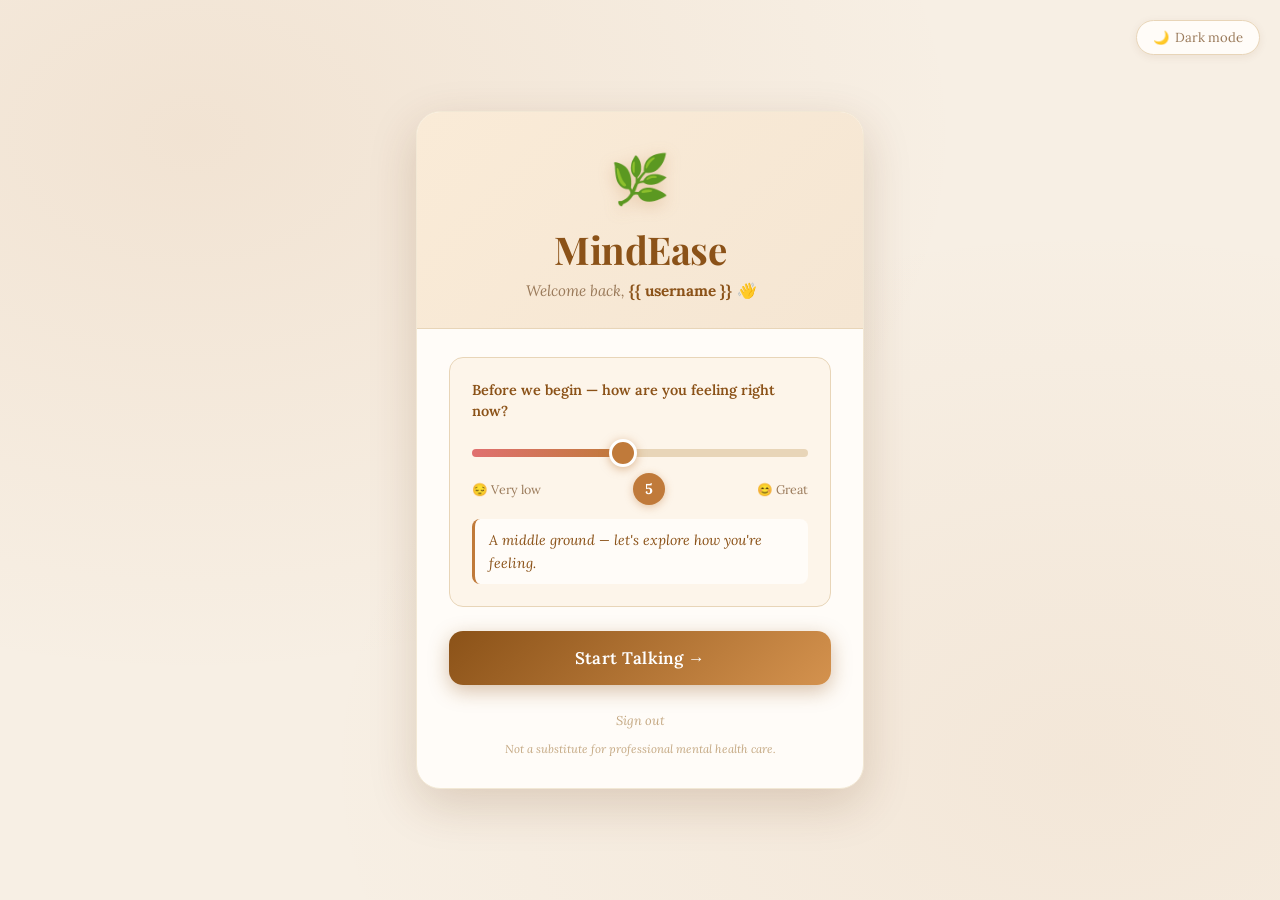
==== commit 828f9be7: "Add email registration and fix memory limit Fix worker timeout - send email in background thread  Fi" ====
--- a/templates/index.html
+++ b/templates/index.html
@@ -10,31 +10,40 @@
 </head>
 <body>
 
+    <!-- Dark Mode Toggle -->
+    <button class="theme-toggle" onclick="toggleTheme()">
+        <span id="theme-icon">🌙</span>
+        <span id="theme-label">Dark mode</span>
+    </button>
+
     <!-- Mood Check-in Screen -->
     <div id="mood-screen" class="screen active">
         <div class="mood-card">
-            <div class="logo">🌿</div>
-            <h1>MindEase</h1>
-            <p class="tagline">Welcome back, <strong>{{ username }}</strong> 👋</p>
-
-            <div class="mood-section">
-                <label>Before we begin — how are you feeling right now?</label>
-                <div class="mood-slider-wrapper">
-                    <input type="range" id="mood-slider" min="1" max="10" value="5">
-                    <div class="mood-labels">
-                        <span>😔 Very low</span>
-                        <span id="mood-value">5</span>
-                        <span>😊 Great</span>
+            <div class="mood-card-header">
+                <span class="logo">🌿</span>
+                <h1>MindEase</h1>
+                <p class="tagline">Welcome back, <strong>{{ username }}</strong> 👋</p>
+            </div>
+            <div class="mood-card-body">
+                <div class="mood-section">
+                    <label>Before we begin — how are you feeling right now?</label>
+                    <div class="mood-slider-wrapper">
+                        <input type="range" id="mood-slider" min="1" max="10" value="5">
+                        <div class="mood-labels">
+                            <span>😔 Very low</span>
+                            <span id="mood-value">5</span>
+                            <span>😊 Great</span>
+                        </div>
                     </div>
-                </div>
-                <p id="mood-description" class="mood-desc"></p>
-            </div>
-
-            <button id="start-btn" onclick="startChat()">Start Talking</button>
-            <div class="auth-links">
-                <a href="/logout" class="logout-link">Logout</a>
-            </div>
-            <p class="disclaimer">Not a substitute for professional mental health care.</p>
+                    <p id="mood-description" class="mood-desc"></p>
+                </div>
+
+                <button id="start-btn" onclick="startChat()">Start Talking →</button>
+                <div class="auth-links">
+                    <a href="/logout" class="logout-link">Sign out</a>
+                </div>
+                <p class="disclaimer">Not a substitute for professional mental health care.</p>
+            </div>
         </div>
     </div>
 
@@ -52,8 +61,8 @@
                 </div>
                 <div class="header-right">
                     <span id="mood-badge"></span>
-                    <button class="icon-btn" onclick="showMoodChart()" title="Mood History">📊</button>
-                    <a href="/resources" class="icon-btn" title="Resources">📚</a>
+                    <button class="icon-btn" onclick="showMoodChart()" title="Mood History">📊 Mood</button>
+                    <a href="/resources" class="icon-btn" title="Resources">📚 Help</a>
                     <button class="icon-btn" onclick="clearHistory()" title="Clear chat">🗑</button>
                     <button class="icon-btn" onclick="goBack()" title="Back">✕</button>
                 </div>
@@ -61,6 +70,7 @@
 
             <div id="chat-box">
                 <div class="bot-message message">
+                    <span class="msg-label">MindEase</span>
                     <p id="greeting-text"></p>
                 </div>
             </div>
@@ -120,6 +130,23 @@
             high: "It's great that you're feeling well! I'm here if you ever need to talk through anything."
         };
 
+        // ── Dark Mode ──────────────────────────────────────────
+        function toggleTheme() {
+            const isDark = document.body.getAttribute("data-theme") === "dark";
+            document.body.setAttribute("data-theme", isDark ? "light" : "dark");
+            document.getElementById("theme-icon").textContent = isDark ? "🌙" : "☀️";
+            document.getElementById("theme-label").textContent = isDark ? "Dark mode" : "Light mode";
+            localStorage.setItem("mindease_theme", isDark ? "light" : "dark");
+        }
+
+        // Load saved theme
+        const savedTheme = localStorage.getItem("mindease_theme");
+        if (savedTheme === "dark") {
+            document.body.setAttribute("data-theme", "dark");
+            document.getElementById("theme-icon").textContent = "☀️";
+            document.getElementById("theme-label").textContent = "Light mode";
+        }
+
         // ── Mood Slider ────────────────────────────────────────
         const slider = document.getElementById("mood-slider");
         const moodValueEl = document.getElementById("mood-value");
@@ -134,7 +161,7 @@
 
         function updateSliderColor(val) {
             const pct = ((val - 1) / 9) * 100;
-            slider.style.background = `linear-gradient(to right, var(--mood-low) 0%, var(--accent) ${pct}%, #e0e0e0 ${pct}%)`;
+            slider.style.background = `linear-gradient(to right, var(--mood-low) 0%, var(--accent) ${pct}%, var(--border) ${pct}%)`;
         }
 
         moodDescEl.textContent = moodDescriptions[5];
@@ -148,7 +175,6 @@
             const moodEmoji = userMood <= 3 ? "😔" : userMood <= 6 ? "😐" : "😊";
             document.getElementById("mood-badge").textContent = `Mood: ${moodEmoji} ${userMood}/10`;
 
-            // Save mood to database
             await fetch("/mood", {
                 method: "POST",
                 headers: { "Content-Type": "application/json" },
@@ -162,7 +188,6 @@
             const greetingKey = userMood <= 3 ? "low" : userMood <= 6 ? "mid" : "high";
             document.getElementById("greeting-text").textContent = greetingsByMood[greetingKey];
 
-            // Load previous chat from database
             loadChatHistory();
         }
 
@@ -196,18 +221,18 @@
             if (confirm("Clear all chat history?")) {
                 await fetch("/clear-history", { method: "POST" });
                 const chatBox = document.getElementById("chat-box");
-                chatBox.innerHTML = `<div class="bot-message message"><p>${document.getElementById("greeting-text").textContent}</p></div>`;
+                chatBox.innerHTML = `<div class="bot-message message"><span class="msg-label">MindEase</span><p>${document.getElementById("greeting-text").textContent}</p></div>`;
                 document.getElementById("crisis-banner").classList.add("hidden");
             }
         }
 
         // ── Message Rendering ──────────────────────────────────
         function buildUserMessage(text) {
-            return `<div class="user-message message"><p>${escapeHtml(text)}</p></div>`;
+            return `<div class="user-message message"><span class="msg-label">You</span><p>${escapeHtml(text)}</p></div>`;
         }
 
         function buildBotMessage(text) {
-            return `<div class="bot-message message"><p>${escapeHtml(text)}</p></div>`;
+            return `<div class="bot-message message"><span class="msg-label">MindEase</span><p>${escapeHtml(text)}</p></div>`;
         }
 
         function escapeHtml(text) {
@@ -327,7 +352,7 @@
             const getY = score => pad.top + chartH - ((score - 1) / 9) * chartH;
 
             const gradient = ctx.createLinearGradient(0, pad.top, 0, pad.top + chartH);
-            gradient.addColorStop(0, "rgba(192,122,58,0.25)");
+            gradient.addColorStop(0, "rgba(192,122,58,0.3)");
             gradient.addColorStop(1, "rgba(192,122,58,0.02)");
 
             ctx.beginPath();
--- a/static/style.css
+++ b/static/style.css
@@ -1,28 +1,31 @@
 /* ── Variables ─────────────────────────────────────── */
 :root {
-    --bg: #fdf6ee;
-    --bg2: #faf0e4;
-    --surface: #fffbf5;
-    --surface2: #fef4e8;
+    --bg: #f7efe4;
+    --bg2: #f0e4d4;
+    --surface: #fffcf8;
+    --surface2: #fdf5ea;
+    --surface3: #faebd7;
     --accent: #c07a3a;
+    --accent2: #d4924e;
     --accent-light: #f5e6d3;
     --accent-lighter: #fdf0e0;
     --accent-dark: #8b5218;
-    --accent-glow: rgba(192, 122, 58, 0.15);
+    --accent-glow: rgba(192, 122, 58, 0.2);
     --text: #2d1f0e;
+    --text2: #6b4c2a;
     --text-muted: #9a7a5a;
     --text-light: #c4a882;
-    --border: #eddfc8;
-    --border-light: #f5ead8;
-    --user-bubble: linear-gradient(135deg, #c07a3a, #d4924e);
+    --border: #e8d5b8;
+    --border-light: #f2e8d5;
+    --user-bubble: #c07a3a;
     --user-text: #fff8f0;
-    --bot-bubble: #fef4e6;
+    --bot-bubble: #fef8f0;
     --bot-text: #2d1f0e;
     --crisis-bg: #fff5f5;
     --crisis: #c0392b;
-    --shadow-sm: 0 2px 8px rgba(139, 82, 24, 0.08);
-    --shadow: 0 8px 32px rgba(139, 82, 24, 0.12);
-    --shadow-lg: 0 16px 48px rgba(139, 82, 24, 0.16);
+    --shadow-sm: 0 2px 8px rgba(100,50,10,0.08);
+    --shadow: 0 8px 32px rgba(100,50,10,0.13);
+    --shadow-lg: 0 16px 48px rgba(100,50,10,0.18);
     --radius: 24px;
     --radius-sm: 14px;
     --radius-xs: 8px;
@@ -30,29 +33,84 @@
     --mood-high: #c07a3a;
 }
 
+[data-theme="dark"] {
+    --bg: #1a1108;
+    --bg2: #221608;
+    --surface: #2a1c0c;
+    --surface2: #321e0a;
+    --surface3: #3a2510;
+    --accent: #d4924e;
+    --accent2: #e8a86a;
+    --accent-light: #3a2510;
+    --accent-lighter: #2e1c08;
+    --accent-dark: #f0c080;
+    --accent-glow: rgba(212,146,78,0.25);
+    --text: #f5e8d0;
+    --text2: #d4a870;
+    --text-muted: #a07840;
+    --text-light: #6a4c28;
+    --border: #3a2a18;
+    --border-light: #2e2010;
+    --user-bubble: #c07a3a;
+    --user-text: #fff8f0;
+    --bot-bubble: #2e1c0a;
+    --bot-text: #f0e0c0;
+    --crisis-bg: #2a1010;
+    --crisis: #e07060;
+    --shadow-sm: 0 2px 8px rgba(0,0,0,0.3);
+    --shadow: 0 8px 32px rgba(0,0,0,0.4);
+    --shadow-lg: 0 16px 48px rgba(0,0,0,0.5);
+}
+
 /* ── Reset ─────────────────────────────────────────── */
 *, *::before, *::after { box-sizing: border-box; margin: 0; padding: 0; }
 
-/* ── Body ──────────────────────────────────────────── */
 body {
     font-family: 'Lora', Georgia, serif;
     background-color: var(--bg);
     background-image:
-        radial-gradient(ellipse at 10% 10%, rgba(192,122,58,0.07) 0%, transparent 55%),
-        radial-gradient(ellipse at 90% 90%, rgba(192,122,58,0.05) 0%, transparent 55%),
-        url("data:image/svg+xml,%3Csvg width='60' height='60' viewBox='0 0 60 60' xmlns='http://www.w3.org/2000/svg'%3E%3Cg fill='none' fill-rule='evenodd'%3E%3Cg fill='%23c07a3a' fill-opacity='0.03'%3E%3Ccircle cx='30' cy='30' r='2'/%3E%3C/g%3E%3C/g%3E%3C/svg%3E");
+        radial-gradient(ellipse at 15% 15%, rgba(192,122,58,0.1) 0%, transparent 50%),
+        radial-gradient(ellipse at 85% 85%, rgba(192,122,58,0.07) 0%, transparent 50%);
     min-height: 100vh;
     display: flex;
     align-items: center;
     justify-content: center;
     color: var(--text);
+    transition: background-color 0.3s, color 0.3s;
+}
+
+/* ── Dark Mode Toggle ──────────────────────────────── */
+.theme-toggle {
+    position: fixed;
+    top: 20px;
+    right: 20px;
+    z-index: 999;
+    background: var(--surface);
+    border: 1px solid var(--border);
+    border-radius: 50px;
+    padding: 8px 16px;
+    cursor: pointer;
+    font-family: 'Lora', serif;
+    font-size: 0.82rem;
+    color: var(--text-muted);
+    box-shadow: var(--shadow-sm);
+    transition: all 0.2s;
+    display: flex;
+    align-items: center;
+    gap: 6px;
+}
+
+.theme-toggle:hover {
+    background: var(--accent-light);
+    color: var(--accent-dark);
+    border-color: var(--accent);
 }
 
 /* ── Screens ───────────────────────────────────────── */
 .screen {
     display: none;
     width: 100%;
-    max-width: 460px;
+    max-width: 480px;
     padding: 16px;
     animation: fadeUp 0.5s cubic-bezier(0.16, 1, 0.3, 1);
 }
@@ -60,7 +118,7 @@
 .screen.active { display: block; }
 
 @keyframes fadeUp {
-    from { opacity: 0; transform: translateY(20px); }
+    from { opacity: 0; transform: translateY(24px); }
     to   { opacity: 1; transform: translateY(0); }
 }
 
@@ -68,71 +126,77 @@
 .mood-card {
     background: var(--surface);
     border-radius: var(--radius);
-    padding: 48px 40px 40px;
+    padding: 0;
     box-shadow: var(--shadow-lg);
     border: 1px solid var(--border-light);
+    overflow: hidden;
+}
+
+.mood-card-header {
+    background: linear-gradient(135deg, var(--surface3), var(--accent-light));
+    padding: 36px 36px 28px;
+    border-bottom: 1px solid var(--border);
+    text-align: center;
     position: relative;
-    overflow: hidden;
-}
-
-.mood-card::before {
+}
+
+.mood-card-header::after {
     content: '';
     position: absolute;
-    top: 0; left: 0; right: 0;
-    height: 4px;
-    background: linear-gradient(90deg, var(--accent-dark), var(--accent), #e8a96a);
-    border-radius: var(--radius) var(--radius) 0 0;
+    bottom: 0; left: 10%; right: 10%;
+    height: 1px;
+    background: linear-gradient(90deg, transparent, var(--accent-light), transparent);
 }
 
 .logo {
-    font-size: 2.8rem;
+    font-size: 3rem;
     display: block;
-    margin-bottom: 16px;
-    filter: drop-shadow(0 2px 8px rgba(192,122,58,0.3));
+    margin-bottom: 14px;
+    filter: drop-shadow(0 4px 8px rgba(192,122,58,0.3));
     animation: float 3s ease-in-out infinite;
 }
 
 @keyframes float {
-    0%, 100% { transform: translateY(0); }
-    50%       { transform: translateY(-6px); }
+    0%, 100% { transform: translateY(0) rotate(-2deg); }
+    50%       { transform: translateY(-8px) rotate(2deg); }
 }
 
 .mood-card h1 {
     font-family: 'Playfair Display', Georgia, serif;
-    font-size: 2.2rem;
+    font-size: 2.4rem;
     font-weight: 700;
     color: var(--accent-dark);
-    margin-bottom: 8px;
+    margin-bottom: 6px;
     letter-spacing: -0.5px;
 }
 
 .tagline {
     color: var(--text-muted);
-    font-size: 1rem;
+    font-size: 0.95rem;
     font-style: italic;
-    margin-bottom: 36px;
-    line-height: 1.5;
-}
+}
+
+.tagline strong { color: var(--accent-dark); font-style: normal; }
+
+.mood-card-body { padding: 28px 32px 32px; }
 
 /* ── Mood Section ──────────────────────────────────── */
 .mood-section {
-    background: var(--accent-lighter);
+    background: var(--surface2);
     border-radius: var(--radius-sm);
-    padding: 24px;
-    margin-bottom: 28px;
+    padding: 22px;
+    margin-bottom: 24px;
     border: 1px solid var(--border);
 }
 
 .mood-section label {
     display: block;
     font-weight: 600;
-    font-size: 0.92rem;
-    color: var(--accent-dark);
-    margin-bottom: 20px;
-    line-height: 1.4;
-}
-
-.mood-slider-wrapper { margin-bottom: 8px; }
+    font-size: 0.9rem;
+    color: var(--accent-dark);
+    margin-bottom: 18px;
+    line-height: 1.5;
+}
 
 #mood-slider {
     -webkit-appearance: none;
@@ -143,24 +207,25 @@
     outline: none;
     cursor: pointer;
     transition: all 0.2s;
+    margin-bottom: 2px;
 }
 
 #mood-slider::-webkit-slider-thumb {
     -webkit-appearance: none;
     appearance: none;
-    width: 26px;
-    height: 26px;
+    width: 28px;
+    height: 28px;
     border-radius: 50%;
     background: var(--accent);
     border: 3px solid white;
-    box-shadow: 0 2px 10px rgba(192,122,58,0.4);
+    box-shadow: 0 2px 10px rgba(192,122,58,0.5);
     cursor: pointer;
     transition: transform 0.15s, box-shadow 0.15s;
 }
 
 #mood-slider::-webkit-slider-thumb:hover {
     transform: scale(1.2);
-    box-shadow: 0 4px 16px rgba(192,122,58,0.5);
+    box-shadow: 0 4px 18px rgba(192,122,58,0.6);
 }
 
 .mood-labels {
@@ -175,16 +240,15 @@
 #mood-value {
     background: var(--accent);
     color: white;
-    width: 30px;
-    height: 30px;
+    width: 32px;
+    height: 32px;
     border-radius: 50%;
     display: flex;
     align-items: center;
     justify-content: center;
     font-weight: 700;
-    font-size: 0.88rem;
-    box-shadow: 0 2px 8px rgba(192,122,58,0.35);
-    font-family: 'Lora', serif;
+    font-size: 0.9rem;
+    box-shadow: 0 2px 8px rgba(192,122,58,0.4);
 }
 
 .mood-desc {
@@ -194,17 +258,18 @@
     min-height: 1.4em;
     margin-top: 14px;
     padding: 10px 14px;
-    background: white;
+    background: var(--surface);
     border-radius: var(--radius-xs);
     border-left: 3px solid var(--accent);
-    line-height: 1.5;
+    line-height: 1.6;
+    transition: opacity 0.2s;
 }
 
 /* ── Start Button ──────────────────────────────────── */
 #start-btn {
     width: 100%;
     padding: 16px;
-    background: linear-gradient(135deg, var(--accent-dark), var(--accent));
+    background: linear-gradient(135deg, var(--accent-dark), var(--accent2));
     color: white;
     border: none;
     border-radius: var(--radius-sm);
@@ -213,32 +278,44 @@
     font-weight: 600;
     cursor: pointer;
     transition: all 0.25s;
-    margin-bottom: 16px;
+    margin-bottom: 14px;
+    box-shadow: 0 6px 20px rgba(139,82,24,0.35);
     letter-spacing: 0.3px;
-    box-shadow: 0 4px 16px rgba(139,82,24,0.3);
     position: relative;
     overflow: hidden;
 }
 
-#start-btn::after {
+#start-btn::before {
     content: '';
     position: absolute;
-    inset: 0;
-    background: linear-gradient(135deg, rgba(255,255,255,0.1), transparent);
-}
-
-#start-btn:hover {
-    transform: translateY(-2px);
-    box-shadow: 0 8px 24px rgba(139,82,24,0.4);
-}
-
+    top: 0; left: -100%;
+    width: 100%; height: 100%;
+    background: linear-gradient(90deg, transparent, rgba(255,255,255,0.15), transparent);
+    transition: left 0.5s;
+}
+
+#start-btn:hover::before { left: 100%; }
+#start-btn:hover { transform: translateY(-2px); box-shadow: 0 10px 28px rgba(139,82,24,0.45); }
 #start-btn:active { transform: translateY(0); }
 
+.auth-links { text-align: center; }
+
+.logout-link {
+    font-size: 0.8rem;
+    color: var(--text-light);
+    text-decoration: none;
+    font-style: italic;
+    transition: color 0.2s;
+}
+
+.logout-link:hover { color: var(--accent-dark); }
+
 .disclaimer {
-    font-size: 0.75rem;
+    font-size: 0.72rem;
     color: var(--text-light);
     text-align: center;
     font-style: italic;
+    margin-top: 12px;
 }
 
 /* ── Chat Wrapper ──────────────────────────────────── */
@@ -249,28 +326,19 @@
     border: 1px solid var(--border-light);
     display: flex;
     flex-direction: column;
-    height: 640px;
+    height: 660px;
     overflow: hidden;
-    position: relative;
 }
 
 /* ── Chat Header ───────────────────────────────────── */
 .chat-header {
-    padding: 18px 20px;
+    padding: 16px 18px;
     border-bottom: 1px solid var(--border);
     display: flex;
     align-items: center;
     justify-content: space-between;
-    background: linear-gradient(135deg, var(--surface2), var(--accent-lighter));
-    position: relative;
-}
-
-.chat-header::after {
-    content: '';
-    position: absolute;
-    bottom: 0; left: 0; right: 0;
-    height: 1px;
-    background: linear-gradient(90deg, transparent, var(--accent-light), transparent);
+    background: linear-gradient(135deg, var(--surface3), var(--accent-lighter));
+    flex-shrink: 0;
 }
 
 .header-left {
@@ -281,65 +349,75 @@
 
 .header-logo {
     font-size: 1.8rem;
-    filter: drop-shadow(0 2px 4px rgba(192,122,58,0.2));
+    filter: drop-shadow(0 2px 4px rgba(192,122,58,0.3));
 }
 
 .chat-header h2 {
     font-family: 'Playfair Display', Georgia, serif;
-    font-size: 1.15rem;
+    font-size: 1.1rem;
     color: var(--accent-dark);
     line-height: 1.2;
     font-weight: 700;
 }
 
 .status {
-    font-size: 0.7rem;
-    color: #6abf69;
+    font-size: 0.68rem;
+    color: #5abf5a;
     font-weight: 600;
-    font-family: 'Lora', serif;
     letter-spacing: 0.3px;
 }
 
 .header-right {
     display: flex;
     align-items: center;
-    gap: 8px;
+    gap: 6px;
+    flex-wrap: wrap;
+    justify-content: flex-end;
 }
 
 #mood-badge {
     font-size: 0.72rem;
-    background: white;
+    background: var(--surface);
     color: var(--accent-dark);
     padding: 5px 12px;
     border-radius: 20px;
     font-weight: 600;
     border: 1px solid var(--border);
     box-shadow: var(--shadow-sm);
+    white-space: nowrap;
 }
 
 .icon-btn {
-    background: white;
+    background: var(--surface);
     border: 1px solid var(--border);
     cursor: pointer;
-    font-size: 0.9rem;
-    padding: 6px 8px;
+    font-size: 0.8rem;
+    padding: 6px 10px;
     border-radius: var(--radius-xs);
     color: var(--text-muted);
     transition: all 0.15s;
     box-shadow: var(--shadow-sm);
+    font-family: 'Lora', serif;
+    display: flex;
+    align-items: center;
+    gap: 4px;
+    white-space: nowrap;
+    text-decoration: none;
 }
 
 .icon-btn:hover {
-    background: var(--accent-lighter);
-    border-color: var(--accent-light);
-    color: var(--accent-dark);
+    background: var(--accent-light);
+    border-color: var(--accent);
+    color: var(--accent-dark);
+    transform: translateY(-1px);
+    box-shadow: var(--shadow);
 }
 
 /* ── Chat Box ──────────────────────────────────────── */
 #chat-box {
     flex: 1;
     overflow-y: auto;
-    padding: 24px 18px;
+    padding: 20px 16px;
     display: flex;
     flex-direction: column;
     gap: 12px;
@@ -349,15 +427,15 @@
 
 #chat-box::-webkit-scrollbar { width: 4px; }
 #chat-box::-webkit-scrollbar-track { background: transparent; }
-#chat-box::-webkit-scrollbar-thumb {
-    background: var(--border);
-    border-radius: 2px;
-}
+#chat-box::-webkit-scrollbar-thumb { background: var(--border); border-radius: 2px; }
 
 /* ── Messages ──────────────────────────────────────── */
 .message {
     max-width: 80%;
     animation: msgIn 0.3s cubic-bezier(0.16, 1, 0.3, 1);
+    display: flex;
+    flex-direction: column;
+    gap: 4px;
 }
 
 @keyframes msgIn {
@@ -367,17 +445,26 @@
 
 .bot-message { align-self: flex-start; }
 .user-message { align-self: flex-end; }
+
+.msg-label {
+    font-size: 0.68rem;
+    color: var(--text-light);
+    font-style: italic;
+    padding: 0 4px;
+}
+
+.bot-message .msg-label { text-align: left; }
+.user-message .msg-label { text-align: right; }
 
 .bot-message p {
     background: var(--bot-bubble);
     color: var(--bot-text);
     padding: 14px 18px;
     border-radius: 20px 20px 20px 5px;
-    font-size: 0.93rem;
-    line-height: 1.65;
+    font-size: 0.92rem;
+    line-height: 1.7;
     border: 1px solid var(--border-light);
     box-shadow: var(--shadow-sm);
-    font-family: 'Lora', serif;
 }
 
 .user-message p {
@@ -385,10 +472,9 @@
     color: var(--user-text);
     padding: 14px 18px;
     border-radius: 20px 20px 5px 20px;
-    font-size: 0.93rem;
-    line-height: 1.65;
-    box-shadow: 0 4px 14px rgba(139,82,24,0.25);
-    font-family: 'Lora', serif;
+    font-size: 0.92rem;
+    line-height: 1.7;
+    box-shadow: 0 4px 16px rgba(139,82,24,0.3);
 }
 
 /* ── Typing Indicator ──────────────────────────────── */
@@ -419,7 +505,7 @@
 
 @keyframes bounce {
     0%, 60%, 100% { transform: translateY(0); opacity: 0.7; }
-    30%           { transform: translateY(-7px); opacity: 1; }
+    30%           { transform: translateY(-8px); opacity: 1; }
 }
 
 /* ── Crisis Banner ─────────────────────────────────── */
@@ -431,25 +517,21 @@
     font-size: 0.8rem;
     line-height: 1.7;
     text-align: center;
-    font-family: 'Lora', serif;
-}
-
-.crisis-banner a {
-    color: var(--crisis);
-    font-weight: 700;
-    text-decoration: underline;
-}
+}
+
+.crisis-banner a { color: var(--crisis); font-weight: 700; }
 
 .hidden { display: none !important; }
 
 /* ── Input Area ────────────────────────────────────── */
 .input-area {
-    padding: 16px 18px;
+    padding: 14px 16px;
     border-top: 1px solid var(--border);
     display: flex;
     gap: 10px;
     align-items: center;
     background: var(--surface);
+    flex-shrink: 0;
 }
 
 #message {
@@ -467,19 +549,16 @@
 
 #message:focus {
     border-color: var(--accent);
-    background: white;
+    background: var(--surface);
     box-shadow: 0 0 0 3px var(--accent-glow);
 }
 
-#message::placeholder {
-    color: var(--text-light);
-    font-style: italic;
-}
+#message::placeholder { color: var(--text-light); font-style: italic; }
 
 #send-btn {
-    width: 46px;
-    height: 46px;
-    background: linear-gradient(135deg, var(--accent-dark), var(--accent));
+    width: 48px;
+    height: 48px;
+    background: linear-gradient(135deg, var(--accent-dark), var(--accent2));
     border: none;
     border-radius: 50%;
     color: white;
@@ -489,12 +568,12 @@
     cursor: pointer;
     transition: all 0.2s;
     flex-shrink: 0;
-    box-shadow: 0 4px 12px rgba(139,82,24,0.3);
+    box-shadow: 0 4px 14px rgba(139,82,24,0.35);
 }
 
 #send-btn:hover {
-    transform: scale(1.08);
-    box-shadow: 0 6px 18px rgba(139,82,24,0.4);
+    transform: scale(1.1);
+    box-shadow: 0 6px 20px rgba(139,82,24,0.45);
 }
 
 #send-btn:disabled {
@@ -504,17 +583,74 @@
     transform: none;
 }
 
+/* ── Mood Chart Modal ──────────────────────────────── */
+.modal-overlay {
+    position: fixed;
+    inset: 0;
+    background: rgba(45, 31, 14, 0.6);
+    backdrop-filter: blur(6px);
+    display: flex;
+    align-items: center;
+    justify-content: center;
+    z-index: 200;
+    animation: fadeIn 0.3s ease;
+}
+
+@keyframes fadeIn {
+    from { opacity: 0; }
+    to   { opacity: 1; }
+}
+
+.modal-box {
+    background: var(--surface);
+    border-radius: var(--radius);
+    padding: 28px;
+    width: 90%;
+    max-width: 440px;
+    box-shadow: var(--shadow-lg);
+    border: 1px solid var(--border-light);
+    animation: fadeUp 0.3s cubic-bezier(0.16, 1, 0.3, 1);
+}
+
+.modal-header {
+    display: flex;
+    justify-content: space-between;
+    align-items: center;
+    margin-bottom: 20px;
+}
+
+.modal-header h3 {
+    font-family: 'Playfair Display', serif;
+    font-size: 1.2rem;
+    color: var(--accent-dark);
+}
+
+.modal-close-btn {
+    background: var(--accent-lighter);
+    border: 1px solid var(--border);
+    border-radius: 50%;
+    width: 32px;
+    height: 32px;
+    cursor: pointer;
+    font-size: 0.85rem;
+    color: var(--text-muted);
+    display: flex;
+    align-items: center;
+    justify-content: center;
+    transition: all 0.15s;
+}
+
+.modal-close-btn:hover { background: var(--accent); color: white; border-color: var(--accent); }
+
+#mood-canvas { width: 100%; height: auto; display: block; }
+
+.chart-empty {
+    text-align: center;
+    color: var(--text-muted);
+    font-style: italic;
+    font-size: 0.9rem;
+    padding: 32px 0;
+}
+
 /* ── Auth Links ────────────────────────────────────── */
-.auth-links {
-    margin: 12px 0 8px;
-}
-
-.logout-link {
-    font-size: 0.82rem;
-    color: var(--text-muted);
-    text-decoration: none;
-    font-style: italic;
-    transition: color 0.2s;
-}
-
-.logout-link:hover { color: var(--accent-dark); }
+.auth-links { text-align: center; margin: 10px 0 6px; }
